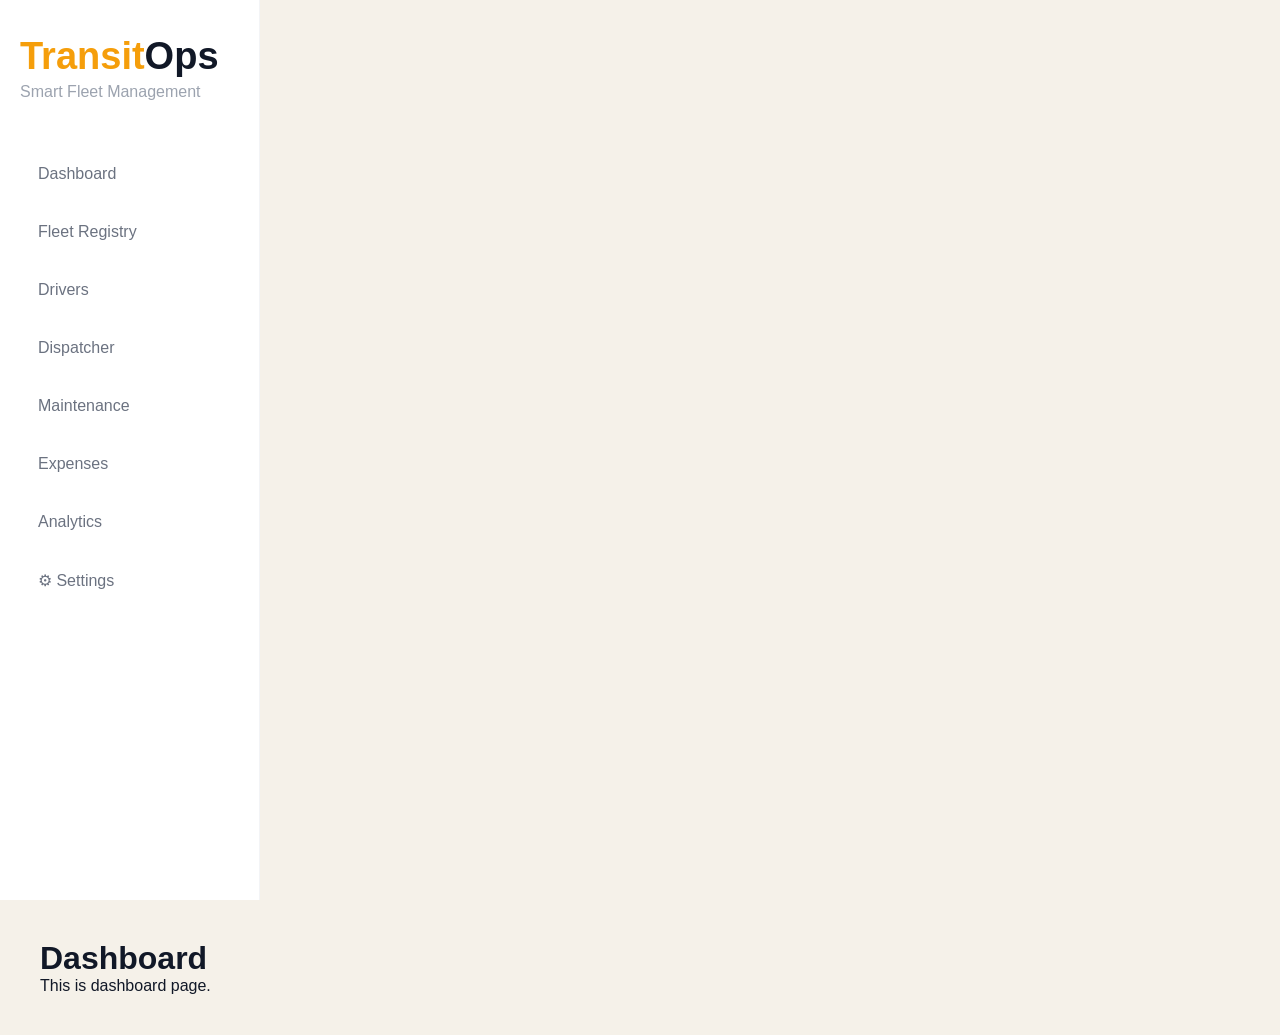
==== dashboard.html @ 29c8bd6a "Added Sidebar" ====
<!DOCTYPE html>
<html>

<head>

    <title>Dashboard</title>

    <link rel="stylesheet" href="css/style.css">

</head>

<body>

    <div class="app">

        <div id="sidebar-container"></div>

        <div class="content">

            <h1>Dashboard</h1>

            <p>This is dashboard page.</p>

        </div>

    </div>

    <script src="js/sidebar.js"></script>

</body>

</html>
---- css/style.css ----
*{
    margin:0;
    padding:0;
    box-sizing:border-box;
}

body{
    font-family:'Inter',sans-serif;
    background:#ffffff;
    color:#111827;
}

a{
    text-decoration:none;
    color:inherit;
}

ul{
    list-style:none;
}

/* Navbar */

.navbar{
    width:90%;
    margin:auto;
    height:90px;

    display:flex;
    justify-content:space-between;
    align-items:center;
}

.logo{
    font-size:38px;
    font-weight:800;
}

.logo span{
    color:#f59e0b;
}

.nav-links{
    display:flex;
    gap:35px;
    font-size:17px;
    font-weight:500;
}

.nav-links a{
    transition:0.3s;
}

.nav-links a:hover{
    color:#f59e0b;
}

.login-btn{
    padding:14px 30px;
    border:none;
    border-radius:12px;
    background:#f59e0b;
    color:white;
    font-size:16px;
    font-weight:600;
    cursor:pointer;
}

/* Hero */

.hero{
    width:90%;
    margin:auto;

    min-height:85vh;

    display:flex;
    justify-content:space-between;
    align-items:center;
}

.hero-left{
    width:55%;
}

.badge{
    display:inline-block;

    padding:12px 22px;

    background:#fff7e6;

    color:#d97706;

    border-radius:50px;

    font-weight:600;

    margin-bottom:25px;
}

.hero-left h1{
    font-size:72px;
    font-weight:800;
    line-height:1.1;
    margin-bottom:25px;
}

.hero-left h1 span{
    color:#f59e0b;
}

.hero-left p{
    font-size:22px;
    color:#6b7280;
    line-height:1.8;
    max-width:700px;
}

.buttons{
    display:flex;
    gap:20px;
    margin-top:40px;
}

.primary-btn{
    padding:18px 35px;
    border:none;
    border-radius:14px;
    background:#f59e0b;
    color:white;
    font-size:17px;
    font-weight:600;
    cursor:pointer;
}

.secondary-btn{
    padding:18px 35px;
    border:1px solid #d1d5db;
    border-radius:14px;
    background:white;
    font-size:17px;
    font-weight:600;
    cursor:pointer;
}


/* Right Side */
.hero-image{
    flex: 1;
    display: flex;
    justify-content: center;
}

.hero-image img{
    width: 100%;
    max-width: 850px;

    border-radius: 24px;

    box-shadow:
        0 30px 60px rgba(0,0,0,0.10);

    transition: 0.3s ease;
}

.hero-image img:hover{
    transform: translateY(-8px);
}

----------------------------------------------------------------

.app{
    display:flex;
}

body{
    background:#f5f1e9;
}


/* Sidebar */

.sidebar{
    width:260px;
    min-height:100vh;

    background:white;

    border-right:1px solid #f3f4f6;

    padding:35px 20px;
}

.logo-section{
    margin-bottom:50px;
}

.logo{
    font-size:38px;
    font-weight:800;
}

.logo span{
    color:#F59E0B;
}

.logo-section p{
    color:#9ca3af;
    margin-top:5px;
}

.menu{
    list-style:none;
}

.menu li{
    margin-bottom:12px;
}

.menu li a{
    text-decoration:none;

    display:block;

    padding:14px 18px;

    border-radius:12px;

    color:#6b7280;

    transition:0.3s;
}

.menu li a:hover{
    background:#FFF7ED;
    color:#F59E0B;
}

/* Main content */

.content{
    flex:1;
    padding:40px;
}
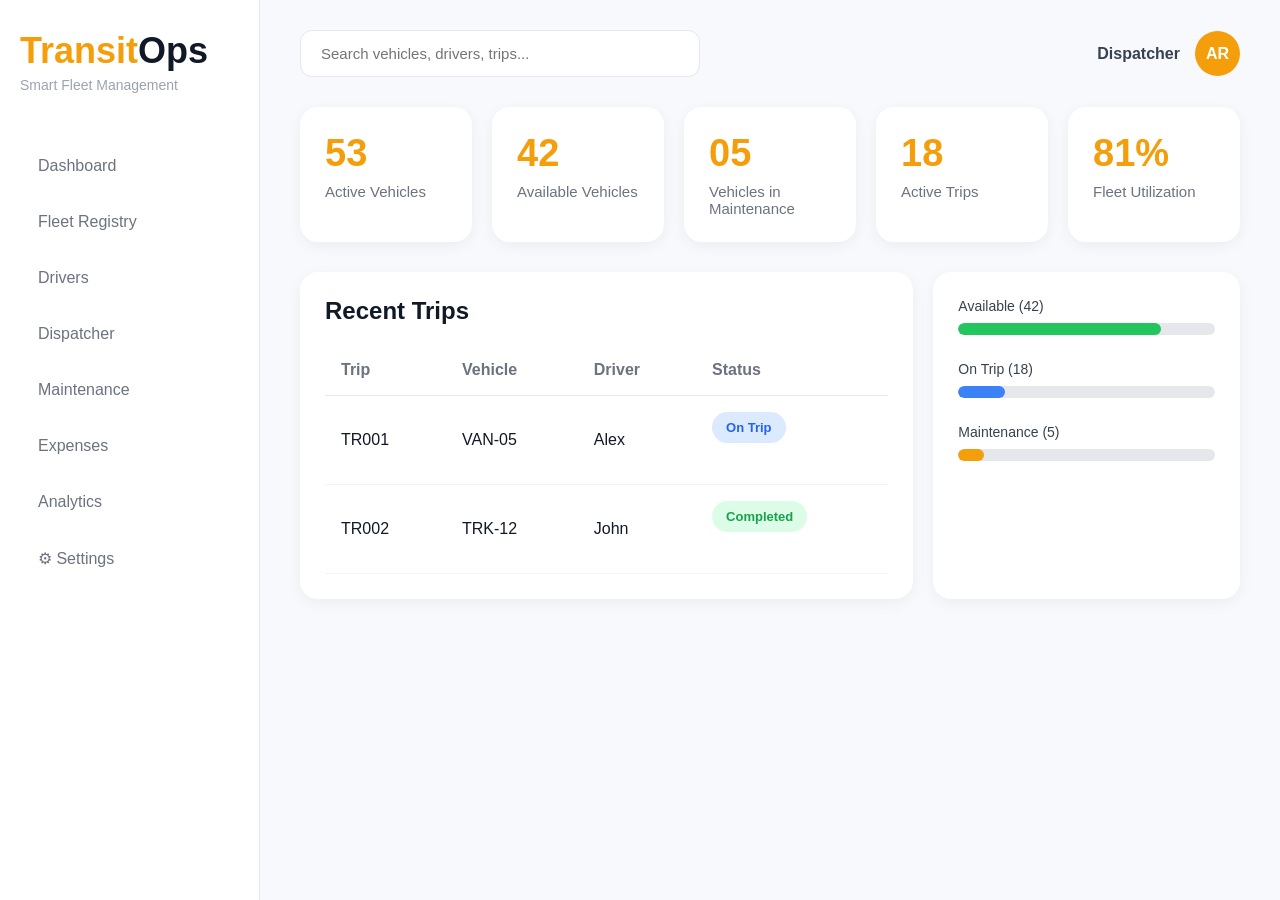
==== commit 52c79a17: "dashboard ui update and structure change" ====
--- a/dashboard.html
+++ b/dashboard.html
@@ -6,6 +6,9 @@
     <title>Dashboard</title>
 
     <link rel="stylesheet" href="css/style.css">
+    <link rel="stylesheet" href="css/sidebar.css">
+    <link rel="stylesheet" href="css/layout.css">
+    <link rel="stylesheet" href="css/dashboard.css">
 
 </head>
 
@@ -15,17 +18,130 @@
 
         <div id="sidebar-container"></div>
 
-        <div class="content">
+        <main class="main-content">
 
-            <h1>Dashboard</h1>
+            <header class="topbar">
 
-            <p>This is dashboard page.</p>
+                <input type="text" placeholder="Search vehicles, drivers, trips..." class="search-box">
 
-        </div>
+                <div class="profile">
+                    <span>Dispatcher</span>
+                    <div class="avatar">AR</div>
+                </div>
+
+            </header>
+
+
+            <section class="stats">
+
+
+                <div class="card">
+                    <h3>53</h3>
+                    <p>Active Vehicles</p>
+                </div>
+
+                <div class="card">
+                    <h3>42</h3>
+                    <p>Available Vehicles</p>
+                </div>
+
+                <div class="card">
+                    <h3>05</h3>
+                    <p>Vehicles in Maintenance</p>
+                </div>
+
+                <div class="card">
+                    <h3>18</h3>
+                    <p>Active Trips</p>
+                </div>
+
+                <div class="card">
+                    <h3>81%</h3>
+                    <p>Fleet Utilization</p>
+                </div>
+
+            </section>
+
+
+
+            </section>
+
+            <section class="dashboard-grid">
+
+                <div class="table-card">
+
+                    <h2>Recent Trips</h2>
+
+                    <table>
+
+                        <tr>
+                            <th>Trip</th>
+                            <th>Vehicle</th>
+                            <th>Driver</th>
+                            <th>Status</th>
+                        </tr>
+
+                        <tr>
+                            <td>TR001</td>
+                            <td>VAN-05</td>
+                            <td>Alex</td>
+                            <td>
+                                <span class="badge active">
+                                    On Trip
+                                </span>
+                            </td>
+                        </tr>
+
+                        <tr>
+                            <td>TR002</td>
+                            <td>TRK-12</td>
+                            <td>John</td>
+                            <td>
+                                <span class="badge complete">
+                                    Completed
+                                </span>
+                            </td>
+                        </tr>
+
+                    </table>
+
+                </div>
+
+                <div class="status-card">
+
+                    <div class="status-item">
+                        <span>Available (42)</span>
+                        <div class="bar">
+                            <div class="progress available"></div>
+                        </div>
+                    </div>
+
+                    <div class="status-item">
+                        <span>On Trip (18)</span>
+                        <div class="bar">
+                            <div class="progress trip"></div>
+                        </div>
+                    </div>
+
+                    <div class="status-item">
+                        <span>Maintenance (5)</span>
+                        <div class="bar">
+                            <div class="progress shop"></div>
+                        </div>
+                    </div>
+
+                </div>
+
+            </section>
+        </main>
+
+
+
 
     </div>
 
     <script src="js/sidebar.js"></script>
+    <script src="js/dashboard.js"></script>
 
 </body>
 
--- a/css/style.css
+++ b/css/style.css
@@ -6,7 +6,7 @@
 
 body{
     font-family:'Inter',sans-serif;
-    background:#ffffff;
+    background:#ebecd3;
     color:#111827;
 }
 
@@ -168,78 +168,3 @@
     transform: translateY(-8px);
 }
 
-----------------------------------------------------------------
-
-.app{
-    display:flex;
-}
-
-body{
-    background:#f5f1e9;
-}
-
-
-/* Sidebar */
-
-.sidebar{
-    width:260px;
-    min-height:100vh;
-
-    background:white;
-
-    border-right:1px solid #f3f4f6;
-
-    padding:35px 20px;
-}
-
-.logo-section{
-    margin-bottom:50px;
-}
-
-.logo{
-    font-size:38px;
-    font-weight:800;
-}
-
-.logo span{
-    color:#F59E0B;
-}
-
-.logo-section p{
-    color:#9ca3af;
-    margin-top:5px;
-}
-
-.menu{
-    list-style:none;
-}
-
-.menu li{
-    margin-bottom:12px;
-}
-
-.menu li a{
-    text-decoration:none;
-
-    display:block;
-
-    padding:14px 18px;
-
-    border-radius:12px;
-
-    color:#6b7280;
-
-    transition:0.3s;
-}
-
-.menu li a:hover{
-    background:#FFF7ED;
-    color:#F59E0B;
-}
-
-/* Main content */
-
-.content{
-    flex:1;
-    padding:40px;
-}
--- a/css/sidebar.css
+++ b/css/sidebar.css
@@ -0,0 +1,66 @@
+*{
+    margin:0;
+    padding:0;
+    box-sizing:border-box;
+}
+
+body{
+    font-family:'Inter',sans-serif;
+}
+
+a{
+    text-decoration:none;
+    color:inherit;
+}
+
+ul{
+    list-style:none;
+}
+
+.sidebar{
+    width:260px;
+    min-height:100vh;
+    background:white;
+    border-right:1px solid #e5e7eb;
+    padding:30px 20px;
+    position:fixed;
+    left:0;
+    top:0;
+}
+
+.logo-section{
+    margin-bottom:50px;
+}
+
+.logo{
+    font-size:36px;
+    font-weight:800;
+}
+
+.logo span{
+    color:#f59e0b;
+}
+
+.logo-section p{
+    color:#9ca3af;
+    font-size:14px;
+    margin-top:5px;
+}
+
+.menu li{
+    margin-bottom:10px;
+}
+
+.menu li a{
+    display:block;
+    padding:14px 18px;
+    border-radius:12px;
+    color:#6b7280;
+    transition:0.3s;
+    font-weight:500;
+}
+
+.menu li a:hover{
+    background:#fff7ed;
+    color:#f59e0b;
+}
--- a/css/layout.css
+++ b/css/layout.css
@@ -0,0 +1,26 @@
+/* Main App Layout */
+
+.app {
+    display: flex;
+    min-height: 100vh;
+}
+
+/* Sidebar Area */
+
+#sidebar-container {
+    width: 260px;
+    flex-shrink: 0;
+}
+
+/* Main Content Area */
+
+.main-content {
+    flex: 1;
+    min-height: 100vh;
+
+    padding: 30px 40px;
+
+    background: #f8f9fc;
+
+    overflow-x: auto;
+}
--- a/css/dashboard.css
+++ b/css/dashboard.css
@@ -0,0 +1,193 @@
+/* =========================
+   TOP BAR
+========================= */
+
+.topbar{
+    display:flex;
+    justify-content:space-between;
+    align-items:center;
+    margin-bottom:30px;
+}
+
+.search-box{
+    width:400px;
+    padding:14px 20px;
+    border:1px solid #e5e7eb;
+    border-radius:12px;
+    outline:none;
+    font-size:15px;
+    background:white;
+}
+
+.search-box:focus{
+    border-color:#f59e0b;
+}
+
+.profile{
+    display:flex;
+    align-items:center;
+    gap:15px;
+}
+
+.profile span{
+    font-weight:600;
+    color:#374151;
+}
+
+.avatar{
+    width:45px;
+    height:45px;
+    border-radius:50%;
+    background:#f59e0b;
+    color:white;
+    display:flex;
+    justify-content:center;
+    align-items:center;
+    font-weight:700;
+}
+
+/* =========================
+   KPI CARDS
+========================= */
+
+.stats{
+    display:grid;
+    grid-template-columns:repeat(5,1fr);
+    gap:20px;
+    margin-bottom:30px;
+}
+
+.card{
+    background:white;
+    border-radius:18px;
+    padding:25px;
+    box-shadow:0 4px 15px rgba(0,0,0,0.05);
+}
+
+.card h3{
+    font-size:38px;
+    color:#f59e0b;
+    margin-bottom:8px;
+}
+
+.card p{
+    color:#6b7280;
+    font-size:15px;
+}
+
+/* =========================
+   LOWER SECTION
+========================= */
+
+.dashboard-grid{
+    display:grid;
+    grid-template-columns:2fr 1fr;
+    gap:20px;
+}
+
+/* =========================
+   TABLE CARD
+========================= */
+
+.table-card{
+    background:white;
+    border-radius:18px;
+    padding:25px;
+    box-shadow:0 4px 15px rgba(0,0,0,0.05);
+}
+
+.table-card h2{
+    margin-bottom:20px;
+}
+
+table{
+    width:100%;
+    border-collapse:collapse;
+}
+
+th{
+    text-align:left;
+    padding:16px;
+    color:#6b7280;
+    border-bottom:1px solid #e5e7eb;
+}
+
+td{
+    padding:16px;
+    border-bottom:1px solid #f3f4f6;
+}
+
+/* =========================
+   STATUS BADGES
+========================= */
+
+.badge{
+    padding:8px 14px;
+    border-radius:30px;
+    font-size:13px;
+    font-weight:600;
+}
+
+.active{
+    background:#dbeafe;
+    color:#2563eb;
+}
+
+.complete{
+    background:#dcfce7;
+    color:#16a34a;
+}
+
+/* =========================
+   VEHICLE STATUS CARD
+========================= */
+
+.status-card{
+    background:white;
+    border-radius:18px;
+    padding:25px;
+    box-shadow:0 4px 15px rgba(0,0,0,0.05);
+}
+
+.status-card h2{
+    margin-bottom:25px;
+}
+
+.status-item{
+    margin-bottom:25px;
+}
+
+.status-item span{
+    font-size:14px;
+    font-weight:500;
+    color:#374151;
+}
+
+.bar{
+    width:100%;
+    height:12px;
+    background:#e5e7eb;
+    border-radius:20px;
+    overflow:hidden;
+    margin-top:8px;
+}
+
+.progress{
+    height:100%;
+    border-radius:20px;
+}
+
+.available{
+    width:79%;
+    background:#22c55e;
+}
+
+.trip{
+    width:18%;
+    background:#3b82f6;
+}
+
+.shop{
+    width:10%;
+    background:#f59e0b;
+}
